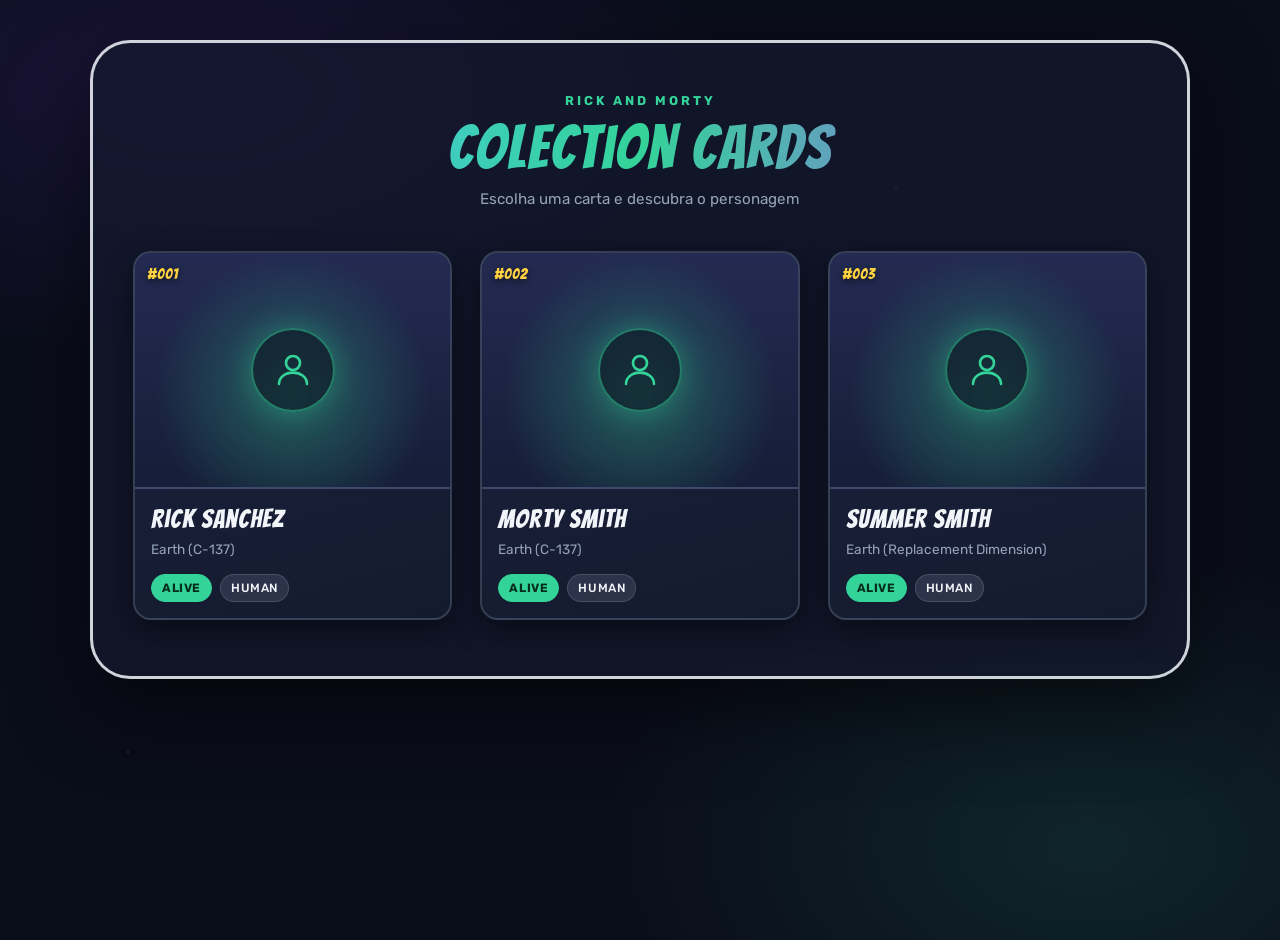
==== index.html @ c012ceac "feat: criando esquelo do site" ====
<!DOCTYPE html>
<html lang="pt-BR">
<head>
  <meta charset="UTF-8">
  <meta name="viewport" content="width=device-width, initial-scale=1.0">
  <title>Colection Cards Rick and Morty</title>
  <meta name="description" content="Cartas de colecionador de personagens de Rick and Morty">
  <link rel="preconnect" href="https://fonts.googleapis.com">
  <link rel="preconnect" href="https://fonts.gstatic.com" crossorigin>
  <link href="https://fonts.googleapis.com/css2?family=Bangers&family=Rubik:wght@400;500;700&display=swap" rel="stylesheet">
  <link rel="stylesheet" href="css/styles.css">
  <link rel="stylesheet" href="css/cards.css">
  <link rel="stylesheet" href="css/pages.css">
</head>
<body>
  <main class="frame">
    <header class="page-header">
      <p class="page-header__eyebrow">Rick and Morty</p>
      <h1 class="page-header__title">Colection Cards</h1>
      <p class="page-header__subtitle">Escolha uma carta e descubra o personagem</p>
    </header>

    <section class="cards-grid" aria-label="Cartas de colecionador">

      <article class="card">
        <div class="card__art">
          <span class="card__number">#001</span>
          <div class="card__portrait" aria-hidden="true">
            <svg viewBox="0 0 24 24" fill="none" stroke="currentColor" stroke-width="1.5" stroke-linecap="round" stroke-linejoin="round">
              <circle cx="12" cy="8" r="4"/>
              <path d="M4 20c0-4 3.6-6.5 8-6.5s8 2.5 8 6.5"/>
            </svg>
          </div>
        </div>
        <div class="card__body">
          <h2 class="card__name">Rick Sanchez</h2>
          <p class="card__meta">Earth (C-137)</p>
          <div class="card__chips">
            <span class="chip chip--alive">Alive</span>
            <span class="chip">Human</span>
          </div>
        </div>
      </article>

      <article class="card">
        <div class="card__art">
          <span class="card__number">#002</span>
          <div class="card__portrait" aria-hidden="true">
            <svg viewBox="0 0 24 24" fill="none" stroke="currentColor" stroke-width="1.5" stroke-linecap="round" stroke-linejoin="round">
              <circle cx="12" cy="8" r="4"/>
              <path d="M4 20c0-4 3.6-6.5 8-6.5s8 2.5 8 6.5"/>
            </svg>
          </div>
        </div>
        <div class="card__body">
          <h2 class="card__name">Morty Smith</h2>
          <p class="card__meta">Earth (C-137)</p>
          <div class="card__chips">
            <span class="chip chip--alive">Alive</span>
            <span class="chip">Human</span>
          </div>
        </div>
      </article>

      <article class="card">
        <div class="card__art">
          <span class="card__number">#003</span>
          <div class="card__portrait" aria-hidden="true">
            <svg viewBox="0 0 24 24" fill="none" stroke="currentColor" stroke-width="1.5" stroke-linecap="round" stroke-linejoin="round">
              <circle cx="12" cy="8" r="4"/>
              <path d="M4 20c0-4 3.6-6.5 8-6.5s8 2.5 8 6.5"/>
            </svg>
          </div>
        </div>
        <div class="card__body">
          <h2 class="card__name">Summer Smith</h2>
          <p class="card__meta">Earth (Replacement Dimension)</p>
          <div class="card__chips">
            <span class="chip chip--alive">Alive</span>
            <span class="chip">Human</span>
          </div>
        </div>
      </article>

    </section>
  </main>
</body>
</html>
---- css/styles.css ----
:root {
  --bg: #0a0d1a;
  --bg-portal: rgba(52, 211, 153, 0.12);
  --bg-purple: rgba(124, 58, 237, 0.14);
  --surface: #141a2e;
  --surface-2: #1c2340;
  --border: rgba(148, 163, 184, 0.25);
  --portal: #34d399;
  --purple: #a855f7;
  --yellow: #ffd23f;
  --blue: #4fc3f7;
  --text: #f1f5f9;
  --text-muted: #94a3b8;
  --radius-frame: 40px;
  --radius-card: 18px;
  --font-display: "Bangers", system-ui, sans-serif;
  --font-body: "Rubik", system-ui, sans-serif;
  --shadow-card: 0 10px 30px rgba(0, 0, 0, 0.45);
}

*,
*::before,
*::after {
  box-sizing: border-box;
  margin: 0;
  padding: 0;
}

html {
  -webkit-text-size-adjust: 100%;
}

body {
  min-height: 100vh;
  font-family: var(--font-body);
  color: var(--text);
  background-color: var(--bg);
  background-image:
    radial-gradient(ellipse 60% 40% at 15% 10%, var(--bg-purple), transparent 70%),
    radial-gradient(ellipse 55% 45% at 85% 90%, var(--bg-portal), transparent 70%),
    radial-gradient(1.5px 1.5px at 20% 30%, rgba(255, 255, 255, 0.5), transparent),
    radial-gradient(1.5px 1.5px at 70% 20%, rgba(255, 255, 255, 0.35), transparent),
    radial-gradient(1px 1px at 40% 70%, rgba(255, 255, 255, 0.4), transparent),
    radial-gradient(1.5px 1.5px at 85% 55%, rgba(255, 255, 255, 0.3), transparent),
    radial-gradient(1px 1px at 10% 80%, rgba(255, 255, 255, 0.35), transparent);
  line-height: 1.5;
}

img,
svg {
  display: block;
  max-width: 100%;
}

a {
  color: inherit;
}

button {
  font: inherit;
  color: inherit;
  background: none;
  border: none;
  cursor: pointer;
}

:focus-visible {
  outline: 2px solid var(--portal);
  outline-offset: 3px;
}

@media (prefers-reduced-motion: reduce) {
  *,
  *::before,
  *::after {
    transition-duration: 0.01ms !important;
    animation-duration: 0.01ms !important;
  }
}
---- css/cards.css ----
.card {
  display: flex;
  flex-direction: column;
  background: linear-gradient(165deg, var(--surface-2) 0%, var(--surface) 100%);
  border: 2px solid var(--border);
  border-radius: var(--radius-card);
  overflow: hidden;
  box-shadow: var(--shadow-card);
  transition: transform 0.25s ease, border-color 0.25s ease, box-shadow 0.25s ease;
}

.card:hover {
  transform: translateY(-6px);
  border-color: var(--portal);
  box-shadow: 0 18px 40px rgba(0, 0, 0, 0.55), 0 0 24px rgba(52, 211, 153, 0.25);
}

.card__art {
  position: relative;
  aspect-ratio: 4 / 3;
  display: grid;
  place-items: center;
  background:
    radial-gradient(circle at 50% 60%, rgba(52, 211, 153, 0.35), transparent 65%),
    linear-gradient(180deg, #232b52 0%, #161d38 100%);
  border-bottom: 2px solid var(--border);
}

.card__number {
  position: absolute;
  top: 10px;
  left: 12px;
  font-family: var(--font-display);
  font-size: 0.95rem;
  letter-spacing: 1px;
  color: var(--yellow);
  text-shadow: 0 2px 6px rgba(0, 0, 0, 0.6);
}

.card__portrait {
  width: 84px;
  height: 84px;
  display: grid;
  place-items: center;
  color: var(--portal);
  background: rgba(10, 13, 26, 0.55);
  border: 2px solid rgba(52, 211, 153, 0.5);
  border-radius: 50%;
  box-shadow: 0 0 30px rgba(52, 211, 153, 0.35);
}

.card__portrait svg {
  width: 42px;
  height: 42px;
}

.card__body {
  display: flex;
  flex-direction: column;
  gap: 6px;
  padding: 16px;
}

.card__name {
  font-family: var(--font-display);
  font-size: 1.6rem;
  font-weight: 400;
  letter-spacing: 1px;
  line-height: 1.1;
  color: var(--text);
}

.card__meta {
  font-size: 0.85rem;
  color: var(--text-muted);
}

.card__chips {
  display: flex;
  flex-wrap: wrap;
  gap: 8px;
  margin-top: 8px;
}

.chip {
  font-size: 0.75rem;
  font-weight: 500;
  text-transform: uppercase;
  letter-spacing: 0.6px;
  color: var(--text);
  background: rgba(148, 163, 184, 0.18);
  border: 1px solid var(--border);
  border-radius: 999px;
  padding: 4px 10px;
}

.chip--alive {
  color: #052e1c;
  background: var(--portal);
  border-color: var(--portal);
  font-weight: 700;
}
---- css/pages.css ----
.frame {
  max-width: 1100px;
  margin: 40px auto;
  padding: 48px 40px 56px;
  background: rgba(20, 26, 46, 0.72);
  border: 3px solid rgba(241, 245, 249, 0.85);
  border-radius: var(--radius-frame);
  box-shadow: 0 30px 80px rgba(0, 0, 0, 0.5);
}

.page-header {
  text-align: center;
  margin-bottom: 40px;
}

.page-header__eyebrow {
  font-size: 0.8rem;
  font-weight: 700;
  text-transform: uppercase;
  letter-spacing: 3px;
  color: var(--portal);
}

.page-header__title {
  font-family: var(--font-display);
  font-size: clamp(2.4rem, 6vw, 3.8rem);
  font-weight: 400;
  letter-spacing: 2px;
  line-height: 1.05;
  margin-top: 6px;
  background: linear-gradient(90deg, var(--blue), var(--portal) 50%, var(--purple));
  -webkit-background-clip: text;
  background-clip: text;
  color: transparent;
}

.page-header__subtitle {
  margin-top: 8px;
  color: var(--text-muted);
  font-size: 0.95rem;
}

.cards-grid {
  display: grid;
  grid-template-columns: repeat(3, 1fr);
  gap: 28px;
}

@media (max-width: 700px) {
  .frame {
    margin: 20px;
    padding: 32px 20px 40px;
    border-radius: 28px;
  }

  .cards-grid {
    grid-template-columns: repeat(2, 1fr);
    gap: 18px;
  }
}

@media (max-width: 480px) {
  .cards-grid {
    grid-template-columns: 1fr;
    max-width: 320px;
    margin-inline: auto;
  }
}
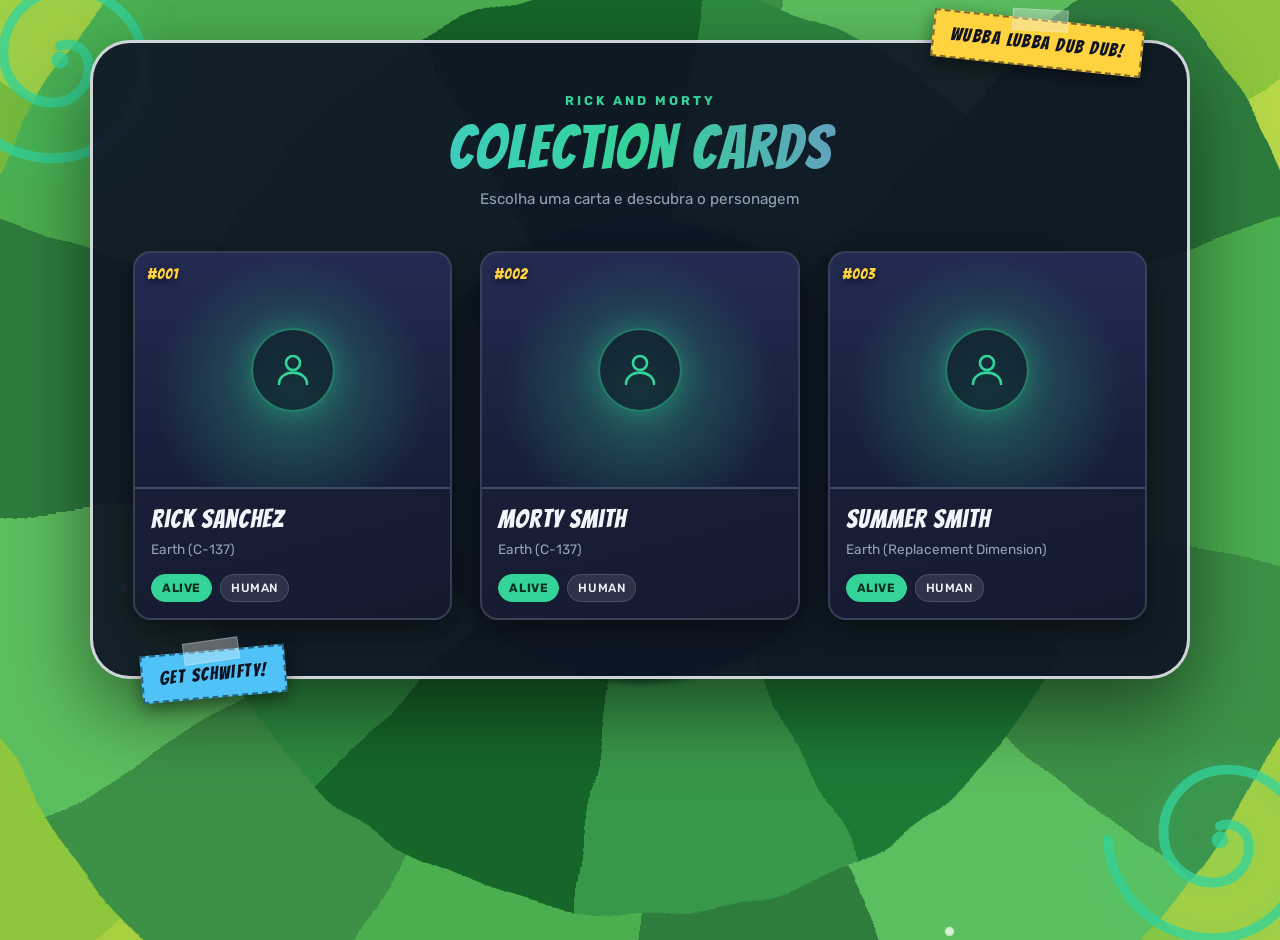
==== commit 5730522d: "Style: Estilizando o site com bordões e um portal de fundo" ====
--- a/index.html
+++ b/index.html
@@ -11,9 +11,44 @@
   <link rel="stylesheet" href="css/styles.css">
   <link rel="stylesheet" href="css/cards.css">
   <link rel="stylesheet" href="css/pages.css">
+  <link rel="stylesheet" href="css/decor.css">
+  <link rel="stylesheet" href="css/portal-bg.css">
 </head>
 <body>
+
+  <svg class="svg-defs" aria-hidden="true" focusable="false">
+    <filter id="portal-wobble-2" x="-20%" y="-20%" width="140%" height="140%">
+      <feTurbulence type="fractalNoise" baseFrequency="0.016" numOctaves="1" seed="21" result="noise"/>
+      <feDisplacementMap in="SourceGraphic" in2="noise" scale="20" xChannelSelector="R" yChannelSelector="G"/>
+    </filter>
+  </svg>
+
+  <div class="portal-bg" aria-hidden="true">
+    <div class="portal-bg__layer portal-bg__layer--1"></div>
+    <div class="portal-bg__layer portal-bg__layer--2"></div>
+    <div class="portal-bg__layer portal-bg__layer--3"></div>
+    <div class="portal-bg__core"></div>
+    <div class="portal-bg__speckles"></div>
+  </div>
+
+  <div class="portal portal--tl" aria-hidden="true">
+    <svg viewBox="0 0 200 200" fill="none">
+      <path d="M100 90 A15 15 0 0 1 120 100 A25 25 0 0 1 100 130 A35 35 0 0 1 60 100 A45 45 0 0 1 100 50 A55 55 0 0 1 160 100 A65 65 0 0 1 100 170 A75 75 0 0 1 20 100" stroke="currentColor" stroke-width="7" stroke-linecap="round"/>
+      <circle cx="100" cy="100" r="6" fill="currentColor"/>
+    </svg>
+  </div>
+
+  <div class="portal portal--br" aria-hidden="true">
+    <svg viewBox="0 0 200 200" fill="none">
+      <path d="M100 90 A15 15 0 0 1 120 100 A25 25 0 0 1 100 130 A35 35 0 0 1 60 100 A45 45 0 0 1 100 50 A55 55 0 0 1 160 100 A65 65 0 0 1 100 170 A75 75 0 0 1 20 100" stroke="currentColor" stroke-width="7" stroke-linecap="round"/>
+      <circle cx="100" cy="100" r="6" fill="currentColor"/>
+    </svg>
+  </div>
+
   <main class="frame">
+    <span class="sticker sticker--tr" aria-hidden="true">Wubba Lubba Dub Dub!</span>
+    <span class="sticker sticker--bl" aria-hidden="true">Get Schwifty!</span>
+
     <header class="page-header">
       <p class="page-header__eyebrow">Rick and Morty</p>
       <h1 class="page-header__title">Colection Cards</h1>
--- a/css/styles.css
+++ b/css/styles.css
@@ -32,6 +32,7 @@
 
 body {
   min-height: 100vh;
+  overflow-x: hidden;
   font-family: var(--font-body);
   color: var(--text);
   background-color: var(--bg);
@@ -73,7 +74,7 @@
   *,
   *::before,
   *::after {
-    transition-duration: 0.01ms !important;
-    animation-duration: 0.01ms !important;
+    animation: none !important;
+    transition: none !important;
   }
 }
--- a/css/pages.css
+++ b/css/pages.css
@@ -1,8 +1,10 @@
 .frame {
+  position: relative;
+  z-index: 1;
   max-width: 1100px;
   margin: 40px auto;
   padding: 48px 40px 56px;
-  background: rgba(20, 26, 46, 0.72);
+  background: rgba(14, 18, 36, 0.91);
   border: 3px solid rgba(241, 245, 249, 0.85);
   border-radius: var(--radius-frame);
   box-shadow: 0 30px 80px rgba(0, 0, 0, 0.5);
--- a/css/decor.css
+++ b/css/decor.css
@@ -0,0 +1,114 @@
+.portal {
+  position: fixed;
+  z-index: 0;
+  width: 280px;
+  height: 280px;
+  color: var(--portal);
+  pointer-events: none;
+  opacity: 0.8;
+  filter: drop-shadow(0 0 18px rgba(52, 211, 153, 0.55));
+  animation: portal-spin 45s linear infinite, portal-glow 6s ease-in-out infinite alternate;
+}
+
+.portal svg {
+  width: 100%;
+  height: 100%;
+}
+
+.portal--tl {
+  top: -80px;
+  left: -80px;
+}
+
+.portal--br {
+  bottom: -80px;
+  right: -80px;
+  animation-direction: reverse, alternate;
+}
+
+@keyframes portal-spin {
+  to {
+    transform: rotate(360deg);
+  }
+}
+
+@keyframes portal-glow {
+  from {
+    opacity: 0.55;
+  }
+  to {
+    opacity: 0.95;
+  }
+}
+
+.sticker {
+  position: absolute;
+  z-index: 2;
+  font-family: var(--font-display);
+  font-size: 1.15rem;
+  letter-spacing: 1.5px;
+  color: #101322;
+  background: var(--yellow);
+  border: 2px dashed rgba(16, 19, 34, 0.55);
+  padding: 8px 16px;
+  box-shadow: 0 6px 18px rgba(0, 0, 0, 0.45);
+  animation: sticker-wobble 5s ease-in-out infinite;
+}
+
+.sticker::before {
+  content: "";
+  position: absolute;
+  top: -12px;
+  left: 50%;
+  width: 56px;
+  height: 22px;
+  transform: translateX(-50%) rotate(-3deg);
+  background: rgba(241, 245, 249, 0.35);
+  border: 1px solid rgba(241, 245, 249, 0.25);
+}
+
+.sticker--tr {
+  --rot: 6deg;
+  top: -24px;
+  right: 44px;
+  transform: rotate(var(--rot));
+}
+
+.sticker--bl {
+  --rot: -5deg;
+  bottom: -22px;
+  left: 48px;
+  background: var(--blue);
+  animation-delay: -2.5s;
+  transform: rotate(var(--rot));
+}
+
+@keyframes sticker-wobble {
+  0%,
+  100% {
+    transform: rotate(calc(var(--rot, 0deg) - 1.5deg));
+  }
+  50% {
+    transform: rotate(calc(var(--rot, 0deg) + 1.5deg));
+  }
+}
+
+@media (max-width: 700px) {
+  .portal {
+    width: 170px;
+    height: 170px;
+  }
+
+  .sticker {
+    font-size: 0.9rem;
+    padding: 6px 12px;
+  }
+
+  .sticker--tr {
+    right: 20px;
+  }
+
+  .sticker--bl {
+    left: 24px;
+  }
+}
--- a/css/portal-bg.css
+++ b/css/portal-bg.css
@@ -0,0 +1,120 @@
+.svg-defs {
+  position: absolute;
+  width: 0;
+  height: 0;
+  overflow: hidden;
+}
+
+.portal-bg {
+  position: fixed;
+  top: 50%;
+  left: 50%;
+  z-index: 0;
+  width: 140vmax;
+  height: 140vmax;
+  transform: translate(-50%, -50%);
+  border-radius: 46% 54% 52% 48% / 50% 46% 54% 50%;
+  overflow: hidden;
+  background: #6db63c;
+  contain: paint;
+  pointer-events: none;
+}
+
+.portal-bg__layer,
+.portal-bg__core,
+.portal-bg__speckles {
+  position: absolute;
+  top: 50%;
+  left: 50%;
+  transform: translate(-50%, -50%);
+  border-radius: 50%;
+}
+
+.portal-bg__layer {
+  filter: url(#portal-wobble-2);
+}
+
+.portal-bg__layer--1 {
+  width: 104%;
+  height: 104%;
+  background: repeating-conic-gradient(
+    from 12deg,
+    #a8cf3f 0deg 24deg,
+    #8ec63d 24deg 48deg,
+    #b7d84a 48deg 70deg,
+    #79b838 70deg 96deg
+  );
+  animation: portal-bg-spin 70s linear infinite;
+}
+
+.portal-bg__layer--2 {
+  width: 78%;
+  height: 78%;
+  background: repeating-conic-gradient(
+    from -40deg,
+    #4caf50 0deg 30deg,
+    #3d9146 30deg 58deg,
+    #5cbf5e 58deg 84deg,
+    #2f7d3c 84deg 110deg
+  );
+  animation: portal-bg-spin 95s linear infinite reverse;
+}
+
+.portal-bg__layer--3 {
+  width: 52%;
+  height: 52%;
+  background: repeating-conic-gradient(
+    from 80deg,
+    #2e8b41 0deg 36deg,
+    #1e7a34 36deg 72deg,
+    #37984a 72deg 108deg,
+    #17662c 108deg 144deg
+  );
+  animation: portal-bg-spin 120s linear infinite;
+}
+
+.portal-bg__core {
+  width: 26%;
+  height: 26%;
+  background: radial-gradient(circle at 45% 40%, #2a7f3a 0%, #14562a 55%, #0d3d20 100%);
+  filter: blur(3px);
+  animation: portal-bg-pulse 8s ease-in-out infinite;
+}
+
+.portal-bg__speckles {
+  width: 96%;
+  height: 96%;
+  border-radius: 48% 52% 50% 50% / 52% 48% 52% 48%;
+  background-image:
+    radial-gradient(circle at 12% 20%, #ffffff 0 7px, transparent 8px),
+    radial-gradient(circle at 28% 8%, #ffffff 0 5px, transparent 6px),
+    radial-gradient(circle at 55% 5%, #ffffff 0 6px, transparent 7px),
+    radial-gradient(circle at 78% 14%, #ffffff 0 8px, transparent 9px),
+    radial-gradient(circle at 92% 34%, #ffffff 0 5px, transparent 6px),
+    radial-gradient(circle at 95% 62%, #ffffff 0 7px, transparent 8px),
+    radial-gradient(circle at 82% 86%, #ffffff 0 6px, transparent 7px),
+    radial-gradient(circle at 58% 95%, #ffffff 0 5px, transparent 6px),
+    radial-gradient(circle at 32% 93%, #ffffff 0 8px, transparent 9px),
+    radial-gradient(circle at 8% 74%, #ffffff 0 6px, transparent 7px),
+    radial-gradient(circle at 4% 46%, #ffffff 0 5px, transparent 6px),
+    radial-gradient(circle at 44% 16%, rgba(255, 255, 255, 0.75) 0 4px, transparent 5px),
+    radial-gradient(circle at 68% 78%, rgba(255, 255, 255, 0.75) 0 4px, transparent 5px),
+    radial-gradient(circle at 20% 58%, rgba(255, 255, 255, 0.6) 0 4px, transparent 5px);
+  animation: portal-bg-spin 140s linear infinite reverse;
+}
+
+@keyframes portal-bg-spin {
+  to {
+    transform: translate(-50%, -50%) rotate(360deg);
+  }
+}
+
+@keyframes portal-bg-pulse {
+  0%,
+  100% {
+    transform: translate(-50%, -50%) scale(1);
+  }
+  50% {
+    transform: translate(-50%, -50%) scale(1.08);
+  }
+}
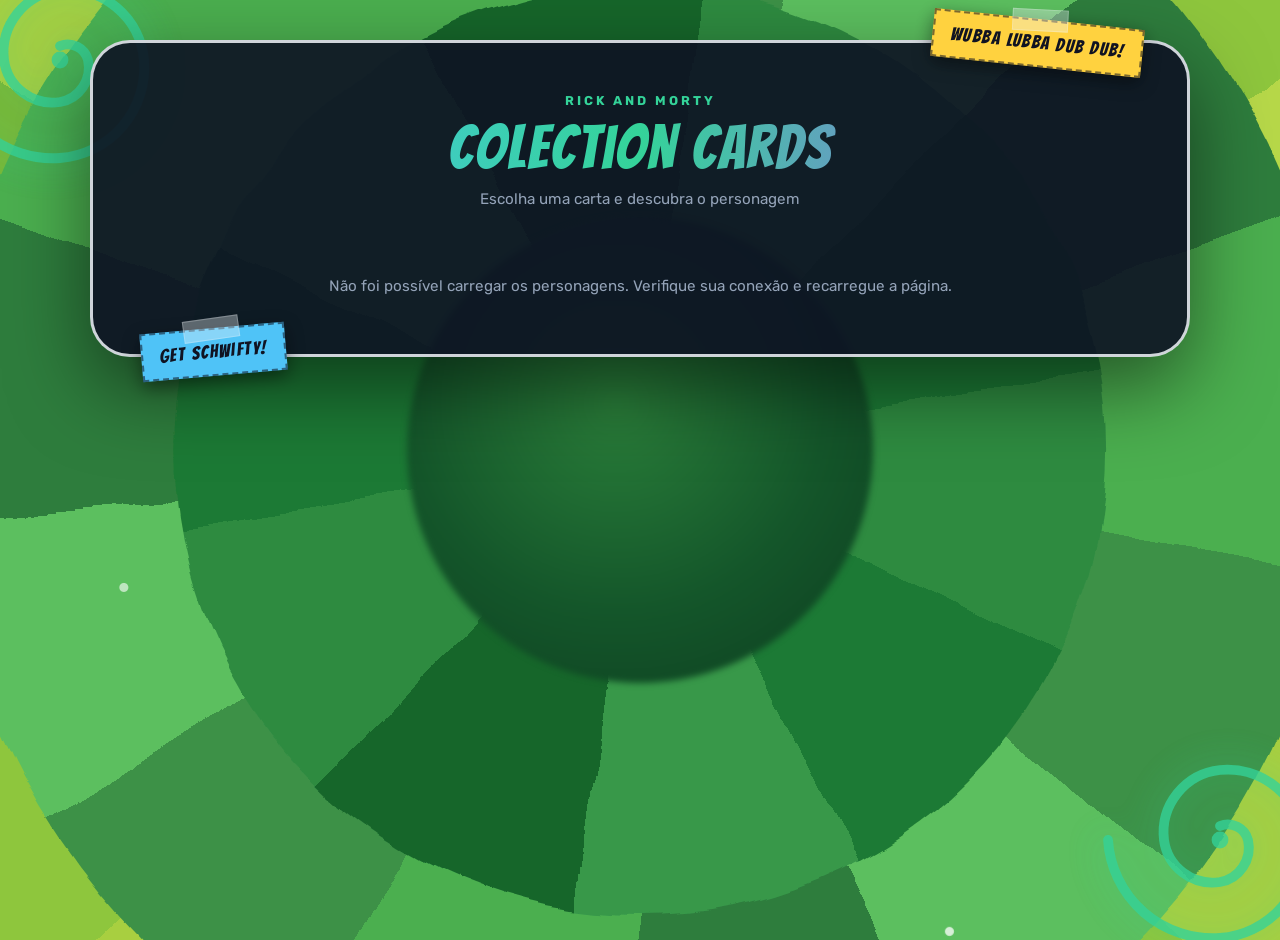
==== commit 5e7c1fda: "feat(api): consumindo api e colocando os personagens nos cards" ====
--- a/index.html
+++ b/index.html
@@ -55,69 +55,14 @@
       <p class="page-header__subtitle">Escolha uma carta e descubra o personagem</p>
     </header>
 
-    <section class="cards-grid" aria-label="Cartas de colecionador">
+    <section class="cards-grid" id="cards-grid" aria-label="Cartas de colecionador" aria-busy="true">
+    </section>
 
-      <article class="card">
-        <div class="card__art">
-          <span class="card__number">#001</span>
-          <div class="card__portrait" aria-hidden="true">
-            <svg viewBox="0 0 24 24" fill="none" stroke="currentColor" stroke-width="1.5" stroke-linecap="round" stroke-linejoin="round">
-              <circle cx="12" cy="8" r="4"/>
-              <path d="M4 20c0-4 3.6-6.5 8-6.5s8 2.5 8 6.5"/>
-            </svg>
-          </div>
-        </div>
-        <div class="card__body">
-          <h2 class="card__name">Rick Sanchez</h2>
-          <p class="card__meta">Earth (C-137)</p>
-          <div class="card__chips">
-            <span class="chip chip--alive">Alive</span>
-            <span class="chip">Human</span>
-          </div>
-        </div>
-      </article>
+    <p class="cards-status" id="cards-status" role="status" aria-live="polite">Carregando personagens...</p>
+  </main>
 
-      <article class="card">
-        <div class="card__art">
-          <span class="card__number">#002</span>
-          <div class="card__portrait" aria-hidden="true">
-            <svg viewBox="0 0 24 24" fill="none" stroke="currentColor" stroke-width="1.5" stroke-linecap="round" stroke-linejoin="round">
-              <circle cx="12" cy="8" r="4"/>
-              <path d="M4 20c0-4 3.6-6.5 8-6.5s8 2.5 8 6.5"/>
-            </svg>
-          </div>
-        </div>
-        <div class="card__body">
-          <h2 class="card__name">Morty Smith</h2>
-          <p class="card__meta">Earth (C-137)</p>
-          <div class="card__chips">
-            <span class="chip chip--alive">Alive</span>
-            <span class="chip">Human</span>
-          </div>
-        </div>
-      </article>
-
-      <article class="card">
-        <div class="card__art">
-          <span class="card__number">#003</span>
-          <div class="card__portrait" aria-hidden="true">
-            <svg viewBox="0 0 24 24" fill="none" stroke="currentColor" stroke-width="1.5" stroke-linecap="round" stroke-linejoin="round">
-              <circle cx="12" cy="8" r="4"/>
-              <path d="M4 20c0-4 3.6-6.5 8-6.5s8 2.5 8 6.5"/>
-            </svg>
-          </div>
-        </div>
-        <div class="card__body">
-          <h2 class="card__name">Summer Smith</h2>
-          <p class="card__meta">Earth (Replacement Dimension)</p>
-          <div class="card__chips">
-            <span class="chip chip--alive">Alive</span>
-            <span class="chip">Human</span>
-          </div>
-        </div>
-      </article>
-
-    </section>
-  </main>
+  <script src="js/api.js"></script>
+  <script src="js/cards.js"></script>
+  <script src="js/main.js"></script>
 </body>
 </html>
--- a/css/cards.css
+++ b/css/cards.css
@@ -37,21 +37,10 @@
   text-shadow: 0 2px 6px rgba(0, 0, 0, 0.6);
 }
 
-.card__portrait {
-  width: 84px;
-  height: 84px;
-  display: grid;
-  place-items: center;
-  color: var(--portal);
-  background: rgba(10, 13, 26, 0.55);
-  border: 2px solid rgba(52, 211, 153, 0.5);
-  border-radius: 50%;
-  box-shadow: 0 0 30px rgba(52, 211, 153, 0.35);
-}
-
-.card__portrait svg {
-  width: 42px;
-  height: 42px;
+.card__image {
+  width: 100%;
+  height: 100%;
+  object-fit: cover;
 }
 
 .card__body {
@@ -100,3 +89,28 @@
   border-color: var(--portal);
   font-weight: 700;
 }
+
+.chip--dead {
+  color: #fff;
+  background: #e11d48;
+  border-color: #e11d48;
+  font-weight: 700;
+}
+
+.chip--unknown {
+  color: #e2e8f0;
+  background: rgba(148, 163, 184, 0.35);
+  border-color: rgba(148, 163, 184, 0.55);
+  font-weight: 700;
+}
+
+.cards-status {
+  margin-top: 24px;
+  text-align: center;
+  color: var(--text-muted);
+  font-size: 0.95rem;
+}
+
+.cards-status[hidden] {
+  display: none;
+}
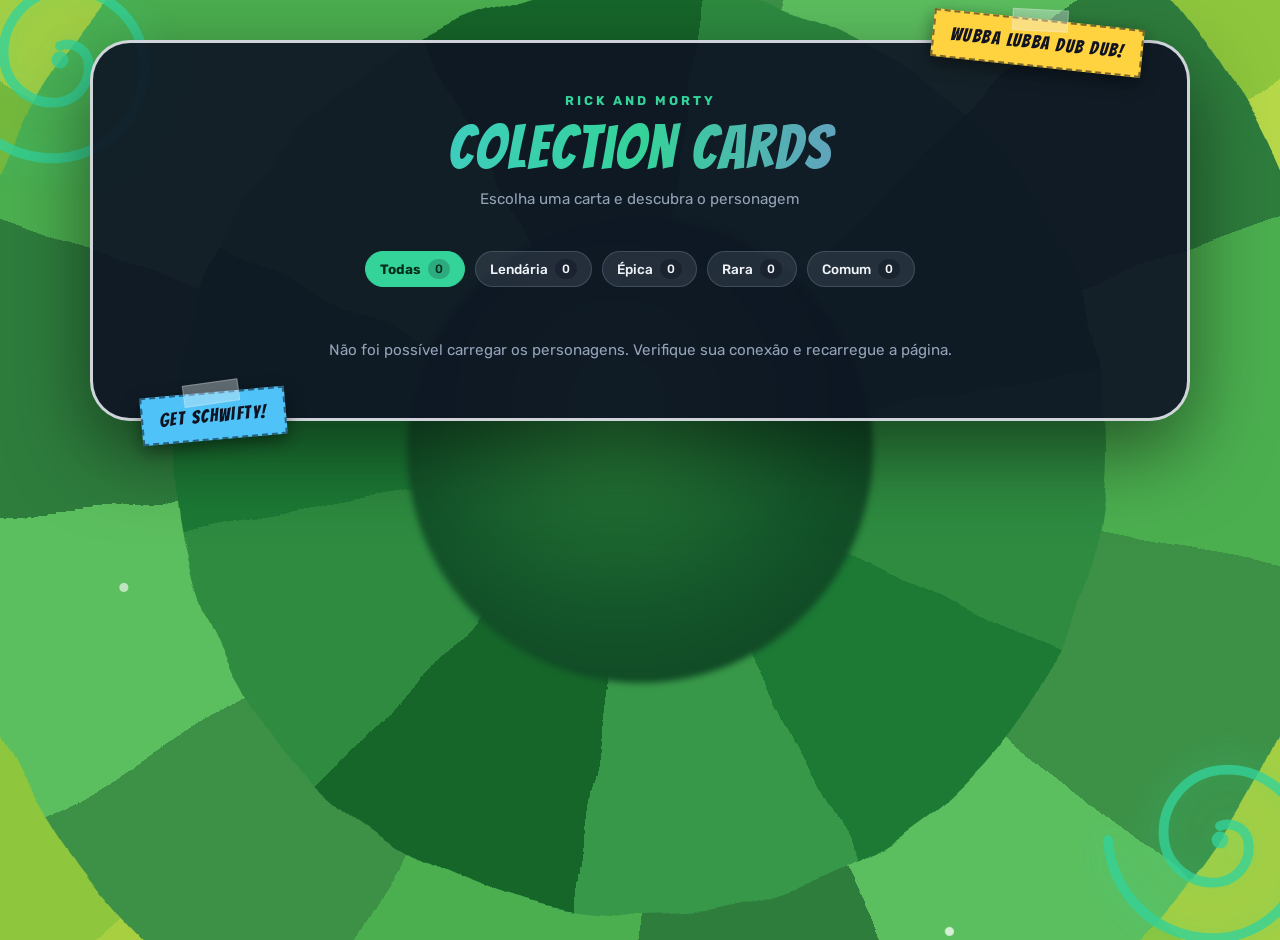
==== commit b61e15f2: "feat(cards): filtro de raridade nas cartas (lendaria, epica, rara e comum)" ====
--- a/index.html
+++ b/index.html
@@ -55,6 +55,24 @@
       <p class="page-header__subtitle">Escolha uma carta e descubra o personagem</p>
     </header>
 
+    <div class="filters" id="rarity-filters" role="group" aria-label="Filtrar por raridade">
+      <button type="button" class="filter-chip is-active" data-rarity="all" aria-pressed="true">
+        Todas <span class="filter-chip__count">0</span>
+      </button>
+      <button type="button" class="filter-chip filter-chip--legendary" data-rarity="legendary" aria-pressed="false">
+        Lendária <span class="filter-chip__count">0</span>
+      </button>
+      <button type="button" class="filter-chip filter-chip--epic" data-rarity="epic" aria-pressed="false">
+        Épica <span class="filter-chip__count">0</span>
+      </button>
+      <button type="button" class="filter-chip filter-chip--rare" data-rarity="rare" aria-pressed="false">
+        Rara <span class="filter-chip__count">0</span>
+      </button>
+      <button type="button" class="filter-chip filter-chip--common" data-rarity="common" aria-pressed="false">
+        Comum <span class="filter-chip__count">0</span>
+      </button>
+    </div>
+
     <section class="cards-grid" id="cards-grid" aria-label="Cartas de colecionador" aria-busy="true">
     </section>
 
@@ -63,6 +81,7 @@
 
   <script src="js/api.js"></script>
   <script src="js/cards.js"></script>
+  <script src="js/filters.js"></script>
   <script src="js/main.js"></script>
 </body>
 </html>
--- a/css/cards.css
+++ b/css/cards.css
@@ -13,6 +13,21 @@
   transform: translateY(-6px);
   border-color: var(--portal);
   box-shadow: 0 18px 40px rgba(0, 0, 0, 0.55), 0 0 24px rgba(52, 211, 153, 0.25);
+}
+
+.card[data-rarity="legendary"]:hover {
+  border-color: var(--yellow);
+  box-shadow: 0 18px 40px rgba(0, 0, 0, 0.55), 0 0 26px rgba(255, 210, 63, 0.45);
+}
+
+.card[data-rarity="epic"]:hover {
+  border-color: var(--purple);
+  box-shadow: 0 18px 40px rgba(0, 0, 0, 0.55), 0 0 26px rgba(168, 85, 247, 0.45);
+}
+
+.card[data-rarity="rare"]:hover {
+  border-color: var(--blue);
+  box-shadow: 0 18px 40px rgba(0, 0, 0, 0.55), 0 0 26px rgba(79, 195, 247, 0.45);
 }
 
 .card__art {
@@ -35,6 +50,55 @@
   letter-spacing: 1px;
   color: var(--yellow);
   text-shadow: 0 2px 6px rgba(0, 0, 0, 0.6);
+}
+
+.card__rarity {
+  position: absolute;
+  top: 10px;
+  right: 12px;
+  font-family: var(--font-display);
+  font-size: 0.8rem;
+  letter-spacing: 1px;
+  padding: 3px 9px;
+  border-radius: 6px;
+  box-shadow: 0 2px 8px rgba(0, 0, 0, 0.45);
+  z-index: 1;
+}
+
+.card__rarity--legendary {
+  color: #3b2f00;
+  background: var(--yellow);
+}
+
+.card__rarity--epic {
+  color: #fff;
+  background: var(--purple);
+}
+
+.card__rarity--rare {
+  color: #052e3a;
+  background: var(--blue);
+}
+
+.card__rarity--common {
+  color: #e2e8f0;
+  background: rgba(100, 116, 139, 0.9);
+}
+
+.card[data-rarity="legendary"] {
+  border-color: rgba(255, 210, 63, 0.75);
+}
+
+.card[data-rarity="epic"] {
+  border-color: rgba(168, 85, 247, 0.6);
+}
+
+.card[data-rarity="rare"] {
+  border-color: rgba(79, 195, 247, 0.6);
+}
+
+.card[hidden] {
+  display: none;
 }
 
 .card__image {
--- a/css/pages.css
+++ b/css/pages.css
@@ -48,6 +48,77 @@
   gap: 28px;
 }
 
+.filters {
+  display: flex;
+  flex-wrap: wrap;
+  justify-content: center;
+  gap: 10px;
+  margin-bottom: 28px;
+}
+
+.filter-chip {
+  display: inline-flex;
+  align-items: center;
+  gap: 7px;
+  font-size: 0.85rem;
+  font-weight: 500;
+  color: var(--text);
+  background: rgba(148, 163, 184, 0.16);
+  border: 1px solid var(--border);
+  border-radius: 999px;
+  padding: 7px 14px;
+  cursor: pointer;
+  transition: transform 0.2s ease, border-color 0.2s ease, background 0.2s ease;
+}
+
+.filter-chip:hover {
+  transform: translateY(-2px);
+  border-color: var(--portal);
+}
+
+.filter-chip.is-active {
+  font-weight: 700;
+  background: var(--portal);
+  border-color: var(--portal);
+  color: #052e1c;
+}
+
+.filter-chip--legendary.is-active {
+  background: var(--yellow);
+  border-color: var(--yellow);
+  color: #3b2f00;
+}
+
+.filter-chip--epic.is-active {
+  background: var(--purple);
+  border-color: var(--purple);
+  color: #fff;
+}
+
+.filter-chip--rare.is-active {
+  background: var(--blue);
+  border-color: var(--blue);
+  color: #052e3a;
+}
+
+.filter-chip--common.is-active {
+  background: #94a3b8;
+  border-color: #94a3b8;
+  color: #0f172a;
+}
+
+.filter-chip__count {
+  font-size: 0.75rem;
+  font-weight: 500;
+  padding: 1px 7px;
+  border-radius: 999px;
+  background: rgba(10, 13, 26, 0.35);
+}
+
+.filter-chip.is-active .filter-chip__count {
+  background: rgba(10, 13, 26, 0.2);
+}
+
 @media (max-width: 700px) {
   .frame {
     margin: 20px;
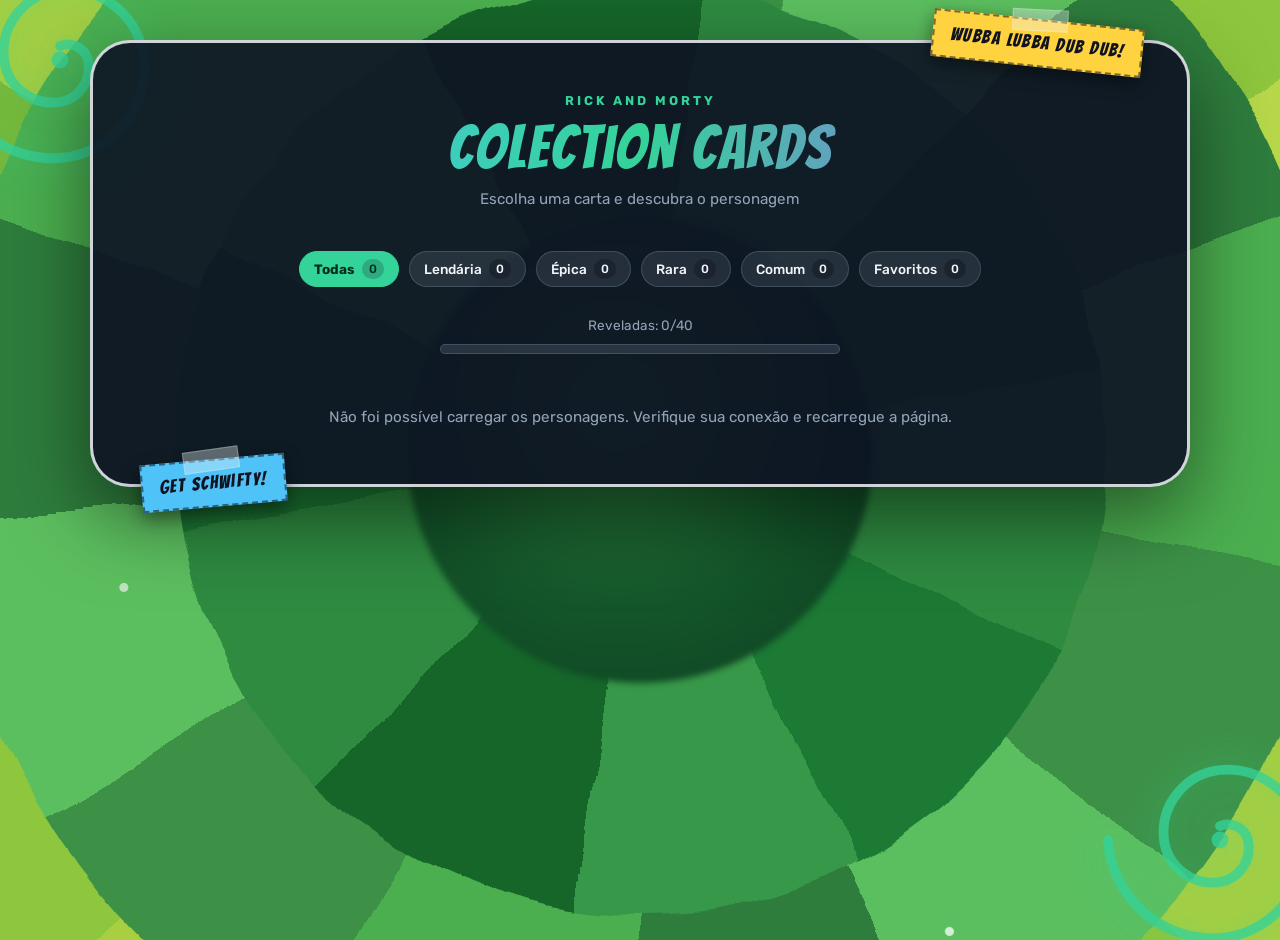
==== commit 1fd9d63d: "feat(site): favoritos, progresso da colecao e pagina de detalhes" ====
--- a/index.html
+++ b/index.html
@@ -55,22 +55,32 @@
       <p class="page-header__subtitle">Escolha uma carta e descubra o personagem</p>
     </header>
 
-    <div class="filters" id="rarity-filters" role="group" aria-label="Filtrar por raridade">
-      <button type="button" class="filter-chip is-active" data-rarity="all" aria-pressed="true">
+    <div class="filters" id="rarity-filters" role="group" aria-label="Filtrar cartas">
+      <button type="button" class="filter-chip is-active" data-filter="all" data-rarity="all" aria-pressed="true">
         Todas <span class="filter-chip__count">0</span>
       </button>
-      <button type="button" class="filter-chip filter-chip--legendary" data-rarity="legendary" aria-pressed="false">
+      <button type="button" class="filter-chip filter-chip--legendary" data-filter="legendary" data-rarity="legendary" aria-pressed="false">
         Lendária <span class="filter-chip__count">0</span>
       </button>
-      <button type="button" class="filter-chip filter-chip--epic" data-rarity="epic" aria-pressed="false">
+      <button type="button" class="filter-chip filter-chip--epic" data-filter="epic" data-rarity="epic" aria-pressed="false">
         Épica <span class="filter-chip__count">0</span>
       </button>
-      <button type="button" class="filter-chip filter-chip--rare" data-rarity="rare" aria-pressed="false">
+      <button type="button" class="filter-chip filter-chip--rare" data-filter="rare" data-rarity="rare" aria-pressed="false">
         Rara <span class="filter-chip__count">0</span>
       </button>
-      <button type="button" class="filter-chip filter-chip--common" data-rarity="common" aria-pressed="false">
+      <button type="button" class="filter-chip filter-chip--common" data-filter="common" data-rarity="common" aria-pressed="false">
         Comum <span class="filter-chip__count">0</span>
       </button>
+      <button type="button" class="filter-chip filter-chip--fav" data-filter="favorites" aria-pressed="false">
+        Favoritos <span class="filter-chip__count">0</span>
+      </button>
+    </div>
+
+    <div class="progress">
+      <p class="progress__label" id="progress-label" aria-live="polite">Reveladas: 0/40</p>
+      <div class="progress__track">
+        <div class="progress__fill" id="progress-fill"></div>
+      </div>
     </div>
 
     <section class="cards-grid" id="cards-grid" aria-label="Cartas de colecionador" aria-busy="true">
@@ -80,6 +90,8 @@
   </main>
 
   <script src="js/api.js"></script>
+  <script src="js/favorites.js"></script>
+  <script src="js/progress.js"></script>
   <script src="js/cards.js"></script>
   <script src="js/filters.js"></script>
   <script src="js/main.js"></script>
--- a/css/cards.css
+++ b/css/cards.css
@@ -1,4 +1,7 @@
 .card {
+  position: relative;
+  perspective: 1200px;
+  cursor: pointer;
   display: flex;
   flex-direction: column;
   background: linear-gradient(165deg, var(--surface-2) 0%, var(--surface) 100%);
@@ -7,6 +10,77 @@
   overflow: hidden;
   box-shadow: var(--shadow-card);
   transition: transform 0.25s ease, border-color 0.25s ease, box-shadow 0.25s ease;
+}
+
+.card:focus-visible {
+  outline: 2px solid var(--portal);
+  outline-offset: 3px;
+}
+
+.card__face {
+  display: flex;
+  flex-direction: column;
+}
+
+.card__cover {
+  position: absolute;
+  inset: 0;
+  z-index: 2;
+  display: grid;
+  place-items: center;
+  background:
+    radial-gradient(circle at 50% 55%, rgba(52, 211, 153, 0.4), transparent 70%),
+    linear-gradient(165deg, #14562a 0%, #0d3d20 60%, #0a2f1a 100%);
+  box-shadow: inset 0 0 0 2px rgba(52, 211, 153, 0.3);
+  transform-origin: center;
+  transition: transform 0.6s cubic-bezier(0.2, 0.7, 0.3, 1);
+  backface-visibility: hidden;
+}
+
+.card.is-revealed .card__cover {
+  transform: rotateY(-180deg);
+  pointer-events: none;
+}
+
+.card__cover-swirl {
+  position: absolute;
+  width: 88%;
+  color: rgba(52, 211, 153, 0.85);
+  filter: drop-shadow(0 0 12px rgba(52, 211, 153, 0.5));
+  animation: cover-spin 25s linear infinite;
+}
+
+@keyframes cover-spin {
+  to {
+    transform: rotate(360deg);
+  }
+}
+
+.card__cover-mark {
+  position: relative;
+  font-family: var(--font-display);
+  font-size: 4rem;
+  line-height: 1;
+  color: #eafff5;
+  text-shadow: 0 4px 14px rgba(0, 0, 0, 0.55);
+}
+
+.card__reveal {
+  position: absolute;
+  inset: 0;
+  z-index: 3;
+  border-radius: var(--radius-card);
+  background: transparent;
+  cursor: pointer;
+}
+
+.card__reveal:focus-visible {
+  outline: 2px solid var(--portal);
+  outline-offset: -4px;
+}
+
+.card__reveal[hidden] {
+  display: none;
 }
 
 .card:hover {
@@ -178,3 +252,53 @@
 .cards-status[hidden] {
   display: none;
 }
+
+.card__footer {
+  display: flex;
+  align-items: center;
+  justify-content: space-between;
+  margin-top: 12px;
+}
+
+.card__link {
+  font-size: 0.85rem;
+  font-weight: 500;
+  color: var(--portal);
+  text-decoration: none;
+}
+
+.card__link:hover {
+  text-decoration: underline;
+}
+
+.card__favorite {
+  display: grid;
+  place-items: center;
+  width: 34px;
+  height: 34px;
+  border-radius: 50%;
+  color: var(--text-muted);
+  transition: color 0.2s ease, transform 0.2s ease;
+}
+
+.card__favorite:hover {
+  color: #e11d48;
+  transform: scale(1.12);
+}
+
+.card__favorite svg {
+  width: 20px;
+  height: 20px;
+  fill: none;
+  stroke: currentColor;
+  stroke-width: 2;
+  stroke-linejoin: round;
+}
+
+.card__favorite.is-fav {
+  color: #e11d48;
+}
+
+.card__favorite.is-fav svg {
+  fill: #e11d48;
+}
--- a/css/pages.css
+++ b/css/pages.css
@@ -139,3 +139,160 @@
     margin-inline: auto;
   }
 }
+
+.filter-chip--fav.is-active {
+  background: #e11d48;
+  border-color: #e11d48;
+  color: #fff;
+}
+
+.progress {
+  margin-bottom: 28px;
+  text-align: center;
+}
+
+.progress__label {
+  margin-bottom: 8px;
+  font-size: 0.85rem;
+  color: var(--text-muted);
+}
+
+.progress__track {
+  max-width: 400px;
+  margin: 0 auto;
+  height: 10px;
+  border-radius: 999px;
+  background: rgba(148, 163, 184, 0.2);
+  border: 1px solid var(--border);
+  overflow: hidden;
+}
+
+.progress__fill {
+  height: 100%;
+  width: 0;
+  border-radius: inherit;
+  background: linear-gradient(90deg, var(--portal), var(--blue));
+  transition: width 0.4s ease;
+}
+
+.back-link {
+  display: inline-block;
+  margin-bottom: 28px;
+  color: var(--portal);
+  font-weight: 500;
+  text-decoration: none;
+}
+
+.back-link:hover {
+  text-decoration: underline;
+}
+
+.details {
+  display: grid;
+  grid-template-columns: minmax(220px, 320px) 1fr;
+  gap: 36px;
+  align-items: start;
+}
+
+.details__art {
+  position: relative;
+  border-radius: var(--radius-card);
+  overflow: hidden;
+  border: 2px solid var(--border);
+  background: var(--surface);
+}
+
+.details__art img {
+  display: block;
+  width: 100%;
+  height: auto;
+}
+
+.details__art .card__rarity {
+  position: absolute;
+  top: 12px;
+  right: 12px;
+}
+
+.details__name {
+  font-family: var(--font-display);
+  font-size: clamp(1.9rem, 4.5vw, 2.8rem);
+  font-weight: 400;
+  letter-spacing: 1px;
+  line-height: 1.1;
+  margin-bottom: 14px;
+}
+
+.details__chips {
+  display: flex;
+  flex-wrap: wrap;
+  gap: 8px;
+  margin-bottom: 12px;
+}
+
+.details__favorite {
+  margin-bottom: 18px;
+}
+
+.details__favorite .card__favorite {
+  width: 42px;
+  height: 42px;
+}
+
+.details__favorite .card__favorite svg {
+  width: 26px;
+  height: 26px;
+}
+
+.details__rows {
+  margin-bottom: 20px;
+}
+
+.details__row {
+  display: flex;
+  gap: 8px;
+  margin-bottom: 6px;
+  font-size: 0.95rem;
+}
+
+.details__row dt {
+  color: var(--text-muted);
+}
+
+.details__row dt::after {
+  content: ":";
+}
+
+.details__episodes-title {
+  font-family: var(--font-display);
+  font-size: 1.3rem;
+  font-weight: 400;
+  letter-spacing: 1px;
+  margin-bottom: 10px;
+}
+
+.details__episodes {
+  padding-left: 20px;
+  color: var(--text-muted);
+  font-size: 0.9rem;
+}
+
+.details__episodes li {
+  margin-bottom: 5px;
+}
+
+.details__episodes-more {
+  font-style: italic;
+}
+
+@media (max-width: 700px) {
+  .details {
+    grid-template-columns: 1fr;
+    gap: 24px;
+  }
+
+  .details__art {
+    max-width: 320px;
+    margin: 0 auto;
+  }
+}
